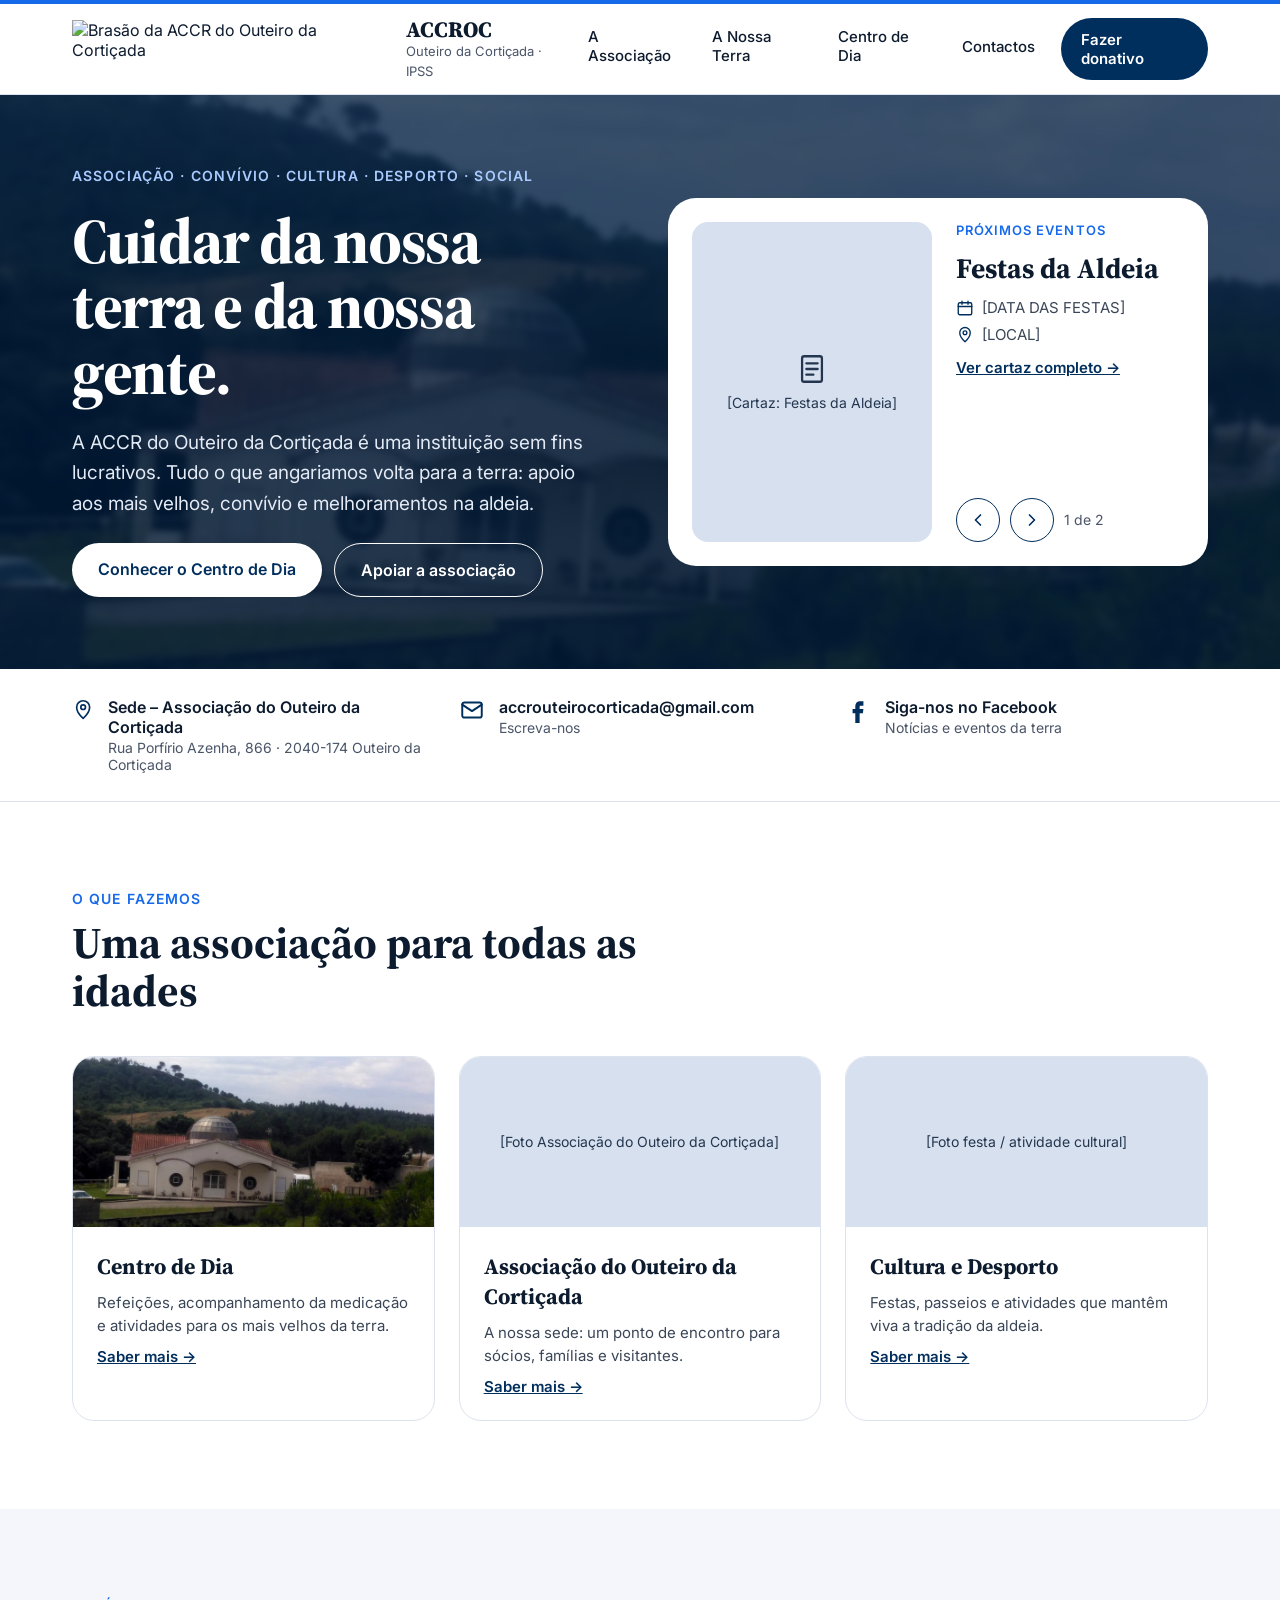
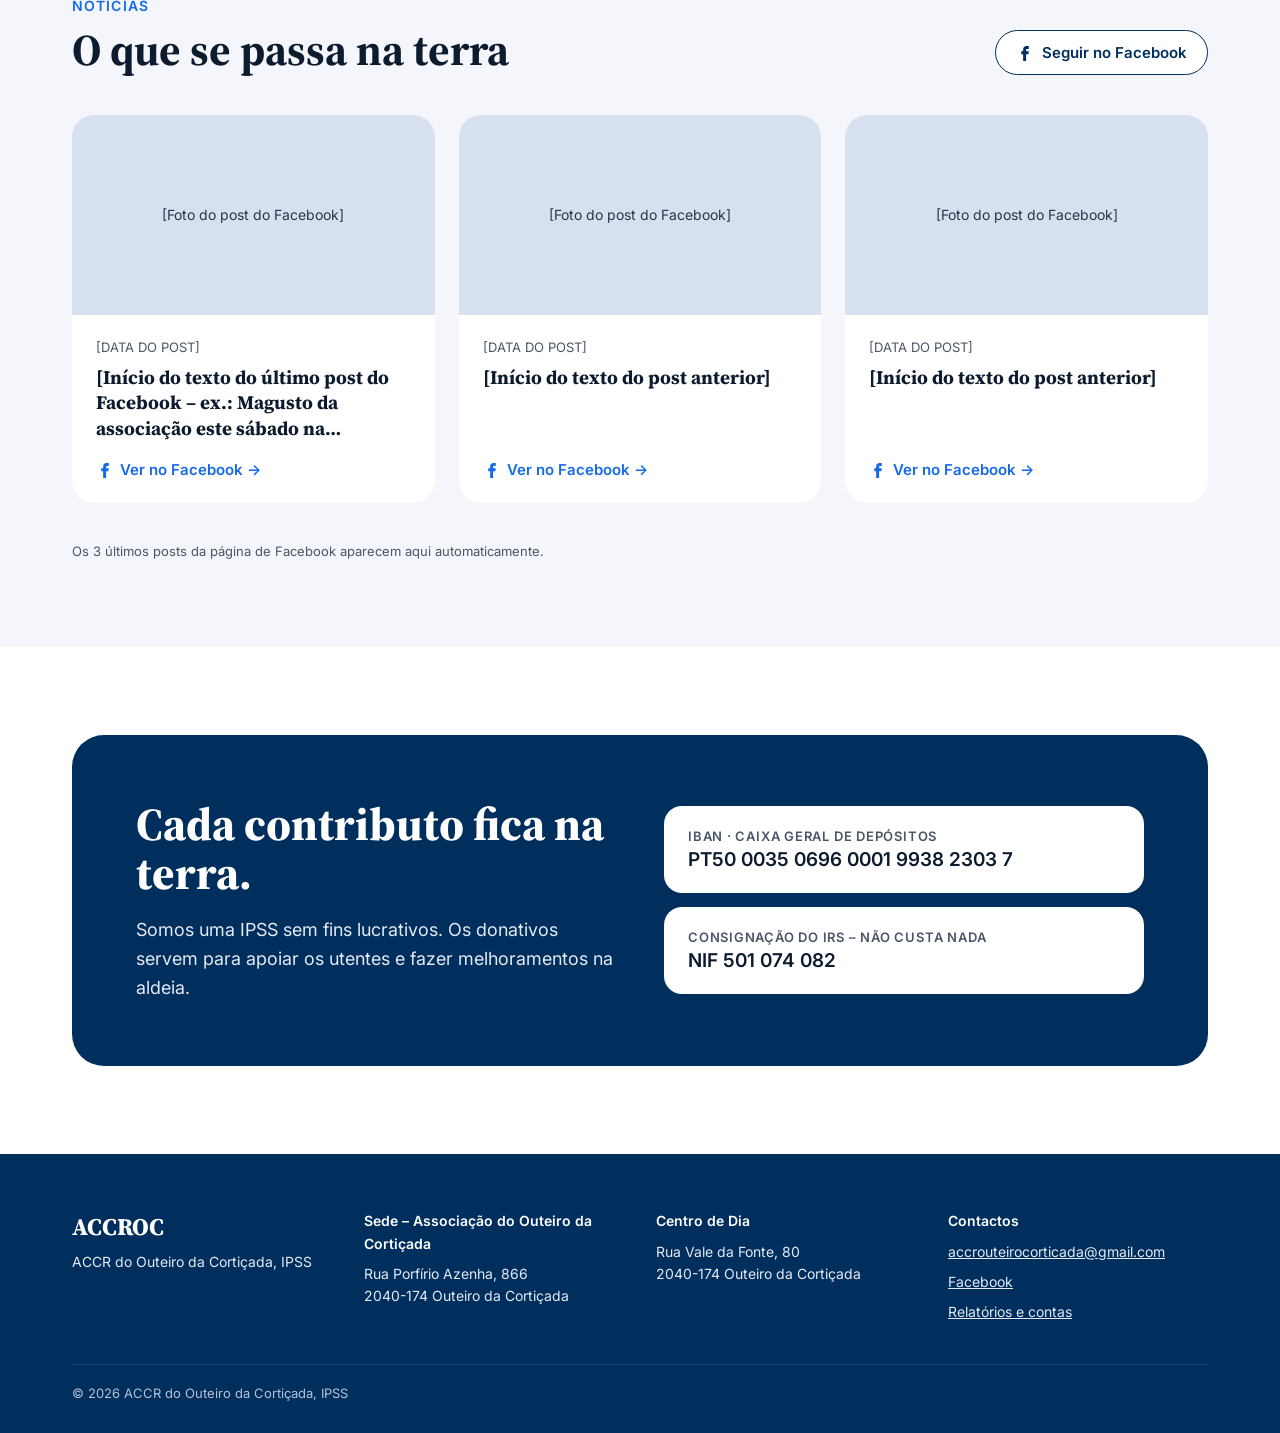
==== index.html @ 0a237f8c "Fotos reais da terra no site - Novo fundo do topo com uma foto melhor do Centro de Dia - A Nossa Ter" ====
<!doctype html>
<html lang="pt">
<head>
<meta charset="utf-8">
<meta name="viewport" content="width=device-width, initial-scale=1">
<title>ACCROC – Associação do Outeiro da Cortiçada</title>
<meta name="description" content="Associação Centro de Convívio e Recreio do Outeiro da Cortiçada, IPSS – apoio social, convívio, cultura e desporto no Outeiro da Cortiçada (Rio Maior).">
<link rel="icon" href="assets/img/brasao.png">
<link rel="preconnect" href="https://fonts.googleapis.com">
<link rel="preconnect" href="https://fonts.gstatic.com" crossorigin>
<link href="https://fonts.googleapis.com/css2?family=Source+Serif+4:opsz,wght@8..60,600;8..60,700;8..60,800&family=Inter:wght@400;500;600&display=swap" rel="stylesheet">
<link rel="stylesheet" href="assets/css/site.css">
</head>
<body data-root="./">
<header class="site-header"><div class="in">
<a class="brand" href="./"><img src="assets/img/brasao.png" alt="Brasão da ACCR do Outeiro da Cortiçada"><span><b>ACCROC</b><small>Outeiro da Cortiçada · IPSS</small></span></a>
<button class="menubtn" aria-label="Abrir menu" aria-expanded="false"><svg aria-hidden="true" width="22" height="22" viewBox="0 0 24 24" fill="none" stroke="currentColor" stroke-width="2" stroke-linecap="round"><path d="M4 7h16M4 12h16M4 17h16"></path></svg></button>
<nav class="mainnav" aria-label="Menu principal"><a href="associacao/">A Associação</a><a href="a-nossa-terra/">A Nossa Terra</a><a href="centro-de-dia/">Centro de Dia</a><a href="contactos/">Contactos</a><a class="cta" href="associacao/#apoiar">Fazer donativo</a></nav>
</div></header>
<main>


<!-- Cabeçalho -->


<!-- Destaque -->
<section class="hero-bg">
<div style="position: relative; z-index: 1; max-width: 1200px; margin: 0 auto; padding: 72px 32px; display: grid; grid-template-columns: repeat(auto-fit, minmax(320px, 1fr)); gap: 56px; align-items: center">
<div style="display: flex; flex-direction: column; gap: 24px">
<span style="font-size: 14px; font-weight: 600; letter-spacing: 0.08em; text-transform: uppercase; color: #A9CBFF">Associação · Convívio · Cultura · Desporto · Social</span>
<h1 style="color: #FFFFFF; margin: 0; font-family: 'Source Serif 4', Georgia, serif; font-weight: 800; font-size: 64px; line-height: 1.02; letter-spacing: -0.02em">Cuidar da nossa terra e da nossa gente.</h1>
<p style="margin: 0; font-size: 19px; line-height: 1.6; color: #E3EAF5; max-width: 520px">A ACCR do Outeiro da Cortiçada é uma instituição sem fins lucrativos. Tudo o que angariamos volta para a terra: apoio aos mais velhos, convívio e melhoramentos na aldeia.</p>
<div style="display: flex; flex-wrap: wrap; gap: 12px">
<a href="centro-de-dia/" style="text-decoration: none; background: #FFFFFF; color: #002E5D; padding: 16px 26px; border-radius: 999px; font-weight: 600; font-size: 16px">Conhecer o Centro de Dia</a>
<a href="#donativos" style="text-decoration: none; background: transparent; color: #FFFFFF; padding: 16px 26px; border-radius: 999px; font-weight: 600; font-size: 16px; border: 1.5px solid #FFFFFF">Apoiar a associação</a>
</div>
</div>
<div style="background: #FFFFFF; color: #0D1B2E; border-radius: 28px; padding: 24px; display: flex; flex-wrap: wrap; gap: 24px; align-items: stretch">
<div data-ev-poster style="flex: 0 0 240px; height: 320px; border-radius: 16px; background: #D6E0EF; display: flex; flex-direction: column; align-items: center; justify-content: center; gap: 8px; padding: 16px; box-sizing: border-box; text-align: center; color: #24364F; font-size: 14px">
<svg aria-hidden="true" width="34" height="34" viewBox="0 0 24 24" fill="none" stroke="currentColor" stroke-width="1.6" stroke-linecap="round" stroke-linejoin="round"><rect x="5" y="3" width="14" height="18" rx="1.5"></rect><path d="M8 8h8M8 12h8M8 16h5"></path></svg>
<span>[Cartaz: <span data-ev="title">Festas da Aldeia</span>]</span>
</div>
<div style="flex: 1 1 200px; min-width: 0; display: flex; flex-direction: column; gap: 14px">
<span style="font-size: 13px; font-weight: 600; letter-spacing: 0.08em; text-transform: uppercase; color: #166AEA">Próximos eventos</span>
<h2 style="margin: 0; font-family: 'Source Serif 4', Georgia, serif; font-weight: 700; font-size: 28px; line-height: 1.15"><span data-ev="title">Festas da Aldeia</span></h2>
<div style="display: flex; flex-direction: column; gap: 8px; font-size: 15px; color: #3A4658">
<span style="display: flex; align-items: center; gap: 8px"><svg aria-hidden="true" width="18" height="18" viewBox="0 0 24 24" fill="none" stroke="#002E5D" stroke-width="1.8" stroke-linecap="round" stroke-linejoin="round"><rect x="3" y="5" width="18" height="16" rx="2"></rect><path d="M3 10h18M8 3v4M16 3v4"></path></svg><span data-ev="date">[DATA DAS FESTAS]</span></span>
<span style="display: flex; align-items: center; gap: 8px"><svg aria-hidden="true" width="18" height="18" viewBox="0 0 24 24" fill="none" stroke="#002E5D" stroke-width="1.8" stroke-linecap="round" stroke-linejoin="round"><path d="M12 21s-7-6.2-7-12a7 7 0 0114 0c0 5.8-7 12-7 12z"></path><circle cx="12" cy="9" r="2.5"></circle></svg><span data-ev="place">[LOCAL]</span></span>
</div>
<a data-ev-link href="https://www.facebook.com/accrouteirodacorticadaipss" target="_blank" rel="noopener" style="font-weight: 600; font-size: 15px; color: #002E5D">Ver cartaz completo →</a>
<div style="margin-top: auto; display: flex; align-items: center; gap: 10px">
<button type="button" aria-label="Evento anterior" data-evbtn="-1" style="width: 44px; height: 44px; border-radius: 999px; border: 1.5px solid #002E5D; background: #FFFFFF; color: #002E5D; display: flex; align-items: center; justify-content: center; cursor: pointer; padding: 0"><svg aria-hidden="true" width="20" height="20" viewBox="0 0 24 24" fill="none" stroke="currentColor" stroke-width="2" stroke-linecap="round" stroke-linejoin="round"><path d="M15 6l-6 6 6 6"></path></svg></button>
<button type="button" aria-label="Evento seguinte" data-evbtn="1" style="width: 44px; height: 44px; border-radius: 999px; border: 1.5px solid #002E5D; background: #FFFFFF; color: #002E5D; display: flex; align-items: center; justify-content: center; cursor: pointer; padding: 0"><svg aria-hidden="true" width="20" height="20" viewBox="0 0 24 24" fill="none" stroke="currentColor" stroke-width="2" stroke-linecap="round" stroke-linejoin="round"><path d="M9 6l6 6-6 6"></path></svg></button>
<span style="font-size: 14px; color: #4A5568"><span data-ev="counter">1 de 2</span></span>
</div>
</div>
</div>
</div>
</section>

<!-- Informação rápida (associação) -->
<section style="border-bottom: 1px solid #DDE3EE">
<div style="max-width: 1200px; margin: 0 auto; padding: 28px 32px; display: grid; grid-template-columns: repeat(auto-fit, minmax(240px, 1fr)); gap: 24px">
<div style="display: flex; gap: 14px; align-items: flex-start">
<svg aria-hidden="true" width="26" height="26" viewBox="0 0 24 24" fill="none" stroke="#002E5D" stroke-width="1.8" stroke-linecap="round" stroke-linejoin="round"><path d="M12 21s-7-6.2-7-12a7 7 0 0114 0c0 5.8-7 12-7 12z"></path><circle cx="12" cy="9" r="2.5"></circle></svg>
<div style="display: flex; flex-direction: column; gap: 2px"><span style="font-weight: 600">Sede – Associação do Outeiro da Cortiçada</span><span style="font-size: 14px; color: #4A5568">Rua Porfírio Azenha, 866 · 2040-174 Outeiro da Cortiçada</span></div>
</div>
<div style="display: flex; gap: 14px; align-items: flex-start">
<svg aria-hidden="true" width="26" height="26" viewBox="0 0 24 24" fill="none" stroke="#002E5D" stroke-width="1.8" stroke-linecap="round" stroke-linejoin="round"><rect x="3" y="5" width="18" height="14" rx="2"></rect><path d="M3 7l9 6 9-6"></path></svg>
<div style="display: flex; flex-direction: column; gap: 2px"><a href="mailto:accrouteirocorticada@gmail.com" style="font-weight: 600; text-decoration: none; color: #0D1B2E">accrouteirocorticada@gmail.com</a><span style="font-size: 14px; color: #4A5568">Escreva-nos</span></div>
</div>
<div style="display: flex; gap: 14px; align-items: flex-start">
<svg aria-hidden="true" width="26" height="26" viewBox="0 0 24 24" fill="#002E5D"><path d="M14 8h3V4h-3c-2.8 0-4.5 1.8-4.5 4.6V11H7v4h2.5v9h4v-9h3l.5-4h-3.5V8.8c0-.5.3-.8.5-.8z"></path></svg>
<div style="display: flex; flex-direction: column; gap: 2px"><a href="https://www.facebook.com/accrouteirodacorticadaipss" style="font-weight: 600; text-decoration: none; color: #0D1B2E">Siga-nos no Facebook</a><span style="font-size: 14px; color: #4A5568">Notícias e eventos da terra</span></div>
</div>
</div>
</section>

<!-- O que fazemos -->
<section>
<div style="max-width: 1200px; margin: 0 auto; padding: 88px 32px; display: flex; flex-direction: column; gap: 40px">
<div style="display: flex; flex-direction: column; gap: 12px; max-width: 640px">
<span style="font-size: 14px; font-weight: 600; letter-spacing: 0.08em; text-transform: uppercase; color: #166AEA">O que fazemos</span>
<h2 style="margin: 0; font-family: 'Source Serif 4', Georgia, serif; font-weight: 700; font-size: 44px; line-height: 1.1">Uma associação para todas as idades</h2>
</div>
<div style="display: grid; grid-template-columns: repeat(auto-fit, minmax(280px, 1fr)); gap: 24px">
<article style="border: 1px solid #DDE3EE; border-radius: 22px; overflow: hidden; display: flex; flex-direction: column">
<img src="assets/img/centro-de-dia-2.jpg" alt="Edifício do Centro de Dia" loading="lazy" style="width: 100%; height: 170px; object-fit: cover; display: block;">
<div style="padding: 24px; display: flex; flex-direction: column; gap: 10px">
<h3 style="margin: 0; font-family: 'Source Serif 4', Georgia, serif; font-size: 22px">Centro de Dia</h3>
<p style="margin: 0; font-size: 15px; line-height: 1.55; color: #3A4658">Refeições, acompanhamento da medicação e atividades para os mais velhos da terra.</p>
<a href="centro-de-dia/" style="font-weight: 600; font-size: 15px">Saber mais →</a>
</div>
</article>
<article style="border: 1px solid #DDE3EE; border-radius: 22px; overflow: hidden; display: flex; flex-direction: column">
<div style="height: 170px; background: #D6E0EF; display: flex; align-items: center; justify-content: center; font-size: 14px; color: #24364F">[Foto Associação do Outeiro da Cortiçada]</div>
<div style="padding: 24px; display: flex; flex-direction: column; gap: 10px">
<h3 style="margin: 0; font-family: 'Source Serif 4', Georgia, serif; font-size: 22px">Associação do Outeiro da Cortiçada</h3>
<p style="margin: 0; font-size: 15px; line-height: 1.55; color: #3A4658">A nossa sede: um ponto de encontro para sócios, famílias e visitantes.</p>
<a href="associacao/" style="font-weight: 600; font-size: 15px">Saber mais →</a>
</div>
</article>
<article style="border: 1px solid #DDE3EE; border-radius: 22px; overflow: hidden; display: flex; flex-direction: column">
<div style="height: 170px; background: #D6E0EF; display: flex; align-items: center; justify-content: center; font-size: 14px; color: #24364F">[Foto festa / atividade cultural]</div>
<div style="padding: 24px; display: flex; flex-direction: column; gap: 10px">
<h3 style="margin: 0; font-family: 'Source Serif 4', Georgia, serif; font-size: 22px">Cultura e Desporto</h3>
<p style="margin: 0; font-size: 15px; line-height: 1.55; color: #3A4658">Festas, passeios e atividades que mantêm viva a tradição da aldeia.</p>
<a href="associacao/" style="font-weight: 600; font-size: 15px">Saber mais →</a>
</div>
</article>
</div>
</div>
</section>

<!-- Notícias (vindas automaticamente do Facebook) -->
<section style="background: #F4F6FB">
<div style="max-width: 1200px; margin: 0 auto; padding: 88px 32px; display: flex; flex-direction: column; gap: 40px">
<div style="display: flex; flex-wrap: wrap; justify-content: space-between; align-items: flex-end; gap: 16px">
<div style="display: flex; flex-direction: column; gap: 12px">
<span style="font-size: 14px; font-weight: 600; letter-spacing: 0.08em; text-transform: uppercase; color: #166AEA">Notícias</span>
<h2 style="margin: 0; font-family: 'Source Serif 4', Georgia, serif; font-weight: 700; font-size: 44px; line-height: 1.1">O que se passa na terra</h2>
</div>
<a href="https://www.facebook.com/accrouteirodacorticadaipss" target="_blank" rel="noopener" style="display: flex; align-items: center; gap: 8px; text-decoration: none; background: #FFFFFF; color: #002E5D; border: 1.5px solid #002E5D; padding: 12px 20px; border-radius: 999px; font-weight: 600; font-size: 15px"><svg aria-hidden="true" width="18" height="18" viewBox="0 0 24 24" fill="currentColor"><path d="M14 8h3V4h-3c-2.8 0-4.5 1.8-4.5 4.6V11H7v4h2.5v9h4v-9h3l.5-4h-3.5V8.8c0-.5.3-.8.5-.8z"></path></svg>Seguir no Facebook</a>
</div>
<div data-noticias style="display: grid; grid-template-columns: repeat(auto-fit, minmax(300px, 1fr)); gap: 24px">

<a href="https://www.facebook.com/accrouteirodacorticadaipss" target="_blank" rel="noopener" style="text-decoration: none; color: #0D1B2E; background: #FFFFFF; border-radius: 22px; overflow: hidden; display: flex; flex-direction: column">
<div style="height: 200px; background: #D6E0EF; display: flex; align-items: center; justify-content: center; font-size: 14px; color: #24364F">[Foto do post do Facebook]</div>
<div style="padding: 24px; display: flex; flex-direction: column; gap: 10px; flex-grow: 1">
<span style="font-size: 13px; color: #4A5568">[DATA DO POST]</span>
<p style="margin: 0; font-family: 'Source Serif 4', Georgia, serif; font-weight: 700; font-size: 19px; line-height: 1.35; display: -webkit-box; -webkit-line-clamp: 3; -webkit-box-orient: vertical; overflow: hidden">[Início do texto do último post do Facebook – ex.: Magusto da associação este sábado na Associação do Outeiro da Cortiçada…]</p>
<span style="margin-top: auto; padding-top: 8px; display: flex; align-items: center; gap: 6px; font-size: 15px; font-weight: 600; color: #166AEA"><svg aria-hidden="true" width="18" height="18" viewBox="0 0 24 24" fill="currentColor"><path d="M14 8h3V4h-3c-2.8 0-4.5 1.8-4.5 4.6V11H7v4h2.5v9h4v-9h3l.5-4h-3.5V8.8c0-.5.3-.8.5-.8z"></path></svg>Ver no Facebook →</span>
</div>
</a>

<a href="https://www.facebook.com/accrouteirodacorticadaipss" target="_blank" rel="noopener" style="text-decoration: none; color: #0D1B2E; background: #FFFFFF; border-radius: 22px; overflow: hidden; display: flex; flex-direction: column">
<div style="height: 200px; background: #D6E0EF; display: flex; align-items: center; justify-content: center; font-size: 14px; color: #24364F">[Foto do post do Facebook]</div>
<div style="padding: 24px; display: flex; flex-direction: column; gap: 10px; flex-grow: 1">
<span style="font-size: 13px; color: #4A5568">[DATA DO POST]</span>
<p style="margin: 0; font-family: 'Source Serif 4', Georgia, serif; font-weight: 700; font-size: 19px; line-height: 1.35; display: -webkit-box; -webkit-line-clamp: 3; -webkit-box-orient: vertical; overflow: hidden">[Início do texto do post anterior]</p>
<span style="margin-top: auto; padding-top: 8px; display: flex; align-items: center; gap: 6px; font-size: 15px; font-weight: 600; color: #166AEA"><svg aria-hidden="true" width="18" height="18" viewBox="0 0 24 24" fill="currentColor"><path d="M14 8h3V4h-3c-2.8 0-4.5 1.8-4.5 4.6V11H7v4h2.5v9h4v-9h3l.5-4h-3.5V8.8c0-.5.3-.8.5-.8z"></path></svg>Ver no Facebook →</span>
</div>
</a>

<a href="https://www.facebook.com/accrouteirodacorticadaipss" target="_blank" rel="noopener" style="text-decoration: none; color: #0D1B2E; background: #FFFFFF; border-radius: 22px; overflow: hidden; display: flex; flex-direction: column">
<div style="height: 200px; background: #D6E0EF; display: flex; align-items: center; justify-content: center; font-size: 14px; color: #24364F">[Foto do post do Facebook]</div>
<div style="padding: 24px; display: flex; flex-direction: column; gap: 10px; flex-grow: 1">
<span style="font-size: 13px; color: #4A5568">[DATA DO POST]</span>
<p style="margin: 0; font-family: 'Source Serif 4', Georgia, serif; font-weight: 700; font-size: 19px; line-height: 1.35; display: -webkit-box; -webkit-line-clamp: 3; -webkit-box-orient: vertical; overflow: hidden">[Início do texto do post anterior]</p>
<span style="margin-top: auto; padding-top: 8px; display: flex; align-items: center; gap: 6px; font-size: 15px; font-weight: 600; color: #166AEA"><svg aria-hidden="true" width="18" height="18" viewBox="0 0 24 24" fill="currentColor"><path d="M14 8h3V4h-3c-2.8 0-4.5 1.8-4.5 4.6V11H7v4h2.5v9h4v-9h3l.5-4h-3.5V8.8c0-.5.3-.8.5-.8z"></path></svg>Ver no Facebook →</span>
</div>
</a>

</div>
<p style="margin: 0; font-size: 13px; color: #4A5568">Os 3 últimos posts da página de Facebook aparecem aqui automaticamente.</p>
</div>
</section>

<!-- Donativos -->
<section id="donativos">
<div style="max-width: 1200px; margin: 0 auto; padding: 88px 32px">
<div style="background: #002E5D; color: #FFFFFF; border-radius: 32px; padding: 64px; display: grid; grid-template-columns: repeat(auto-fit, minmax(300px, 1fr)); gap: 48px; align-items: center">
<div style="display: flex; flex-direction: column; gap: 18px">
<h2 style="margin: 0; font-family: 'Source Serif 4', Georgia, serif; font-weight: 800; font-size: 46px; line-height: 1.08">Cada contributo fica na terra.</h2>
<p style="margin: 0; font-size: 18px; line-height: 1.6; color: #E3EAF5">Somos uma IPSS sem fins lucrativos. Os donativos servem para apoiar os utentes e fazer melhoramentos na aldeia.</p>
</div>
<div style="display: flex; flex-direction: column; gap: 14px">
<div style="background: #FFFFFF; color: #0D1B2E; border-radius: 18px; padding: 22px 24px; display: flex; flex-direction: column; gap: 4px">
<span style="font-size: 13px; font-weight: 600; color: #4A5568; text-transform: uppercase; letter-spacing: 0.06em">IBAN · Caixa Geral de Depósitos</span>
<span style="font-size: 19px; font-weight: 600">PT50 0035 0696 0001 9938 2303 7</span>
</div>
<div style="background: #FFFFFF; color: #0D1B2E; border-radius: 18px; padding: 22px 24px; display: flex; flex-direction: column; gap: 4px">
<span style="font-size: 13px; font-weight: 600; color: #4A5568; text-transform: uppercase; letter-spacing: 0.06em">Consignação do IRS – não custa nada</span>
<span style="font-size: 19px; font-weight: 600">NIF 501 074 082</span>
</div>
</div>
</div>
</div>
</section>

<!-- Rodapé -->
<footer style="background: #002E5D; color: #E3EAF5">
<div style="max-width: 1200px; margin: 0 auto; padding: 56px 32px 32px; display: flex; flex-direction: column; gap: 40px">
<div style="display: grid; grid-template-columns: repeat(auto-fit, minmax(220px, 1fr)); gap: 32px">
<div style="display: flex; flex-direction: column; gap: 8px">
<span style="font-family: 'Source Serif 4', Georgia, serif; font-weight: 800; font-size: 24px; color: #FFFFFF">ACCROC</span>
<span style="font-size: 14px; line-height: 1.6">ACCR do Outeiro da Cortiçada, IPSS</span>
</div>
<div style="display: flex; flex-direction: column; gap: 8px; font-size: 14px; line-height: 1.6">
<span style="font-weight: 600; color: #FFFFFF">Sede – Associação do Outeiro da Cortiçada</span>
<span>Rua Porfírio Azenha, 866<br>2040-174 Outeiro da Cortiçada</span>
</div>
<div style="display: flex; flex-direction: column; gap: 8px; font-size: 14px; line-height: 1.6">
<span style="font-weight: 600; color: #FFFFFF">Centro de Dia</span>
<span>Rua Vale da Fonte, 80<br>2040-174 Outeiro da Cortiçada</span>
</div>
<div style="display: flex; flex-direction: column; gap: 8px; font-size: 14px; line-height: 1.6">
<span style="font-weight: 600; color: #FFFFFF">Contactos</span>
<a href="mailto:accrouteirocorticada@gmail.com" style="color: #E3EAF5">accrouteirocorticada@gmail.com</a>
<a href="#" style="color: #E3EAF5">Facebook</a>
<a href="centro-de-dia/#documentacao" style="color: #E3EAF5">Relatórios e contas</a>
</div>
</div>
<div style="border-top: 1px solid #1E4675; padding-top: 20px; font-size: 13px; color: #B4C2D8">© 2026 ACCR do Outeiro da Cortiçada, IPSS</div>
</div>
</footer>


</main>
<script src="assets/js/site.js"></script>
</body>
</html>
---- assets/css/site.css ----
/* ACCROC – estilos comuns a todas as páginas */
*{box-sizing:border-box}
html{scroll-behavior:smooth}
body{margin:0;font-family:Inter,system-ui,sans-serif;color:#0D1B2E;background:#fff}
a{color:#002E5D}a:hover{color:#001E3E}
img{max-width:100%}
[hidden]{display:none !important}
.hero-bg{position:relative;overflow:hidden;background:#001E3E}
.hero-bg::before{content:"";position:absolute;inset:-12px;background:url(../img/centro-de-dia-2.jpg) center/cover no-repeat;filter:blur(3px)}
.hero-bg::after{content:"";position:absolute;inset:0;background:rgba(0,30,62,0.74)}

/* Cabeçalho */
.site-header{border-top:4px solid #166AEA;border-bottom:1px solid #DDE3EE;background:#fff;position:sticky;top:0;z-index:50}
.site-header .in{max-width:1200px;margin:0 auto;padding:14px 32px;display:flex;align-items:center;justify-content:space-between;gap:16px;position:relative}
.brand{display:flex;align-items:center;gap:12px;text-decoration:none;color:#0D1B2E}
.brand img{height:58px;width:auto}
.brand b{font-family:'Source Serif 4',Georgia,serif;font-weight:800;font-size:22px;line-height:1;display:block}
.brand small{font-size:13px;color:#4A5568}
.mainnav{display:flex;align-items:center;gap:26px;font-size:15px;font-weight:500}
.mainnav a{text-decoration:none;color:#0D1B2E;padding-bottom:4px;border-bottom:2px solid transparent}
.mainnav a.active{color:#002E5D;font-weight:600;border-bottom-color:#002E5D}
.mainnav a.cta{background:#002E5D;color:#fff;padding:12px 20px;border-radius:999px;font-weight:600;border:none}
.menubtn{display:none;width:44px;height:44px;border-radius:12px;border:1px solid #DDE3EE;background:#fff;align-items:center;justify-content:center;cursor:pointer;color:#0D1B2E}

/* Telemóvel */
@media (max-width:860px){
 .site-header .in{padding:10px 18px}
 .brand img{height:46px}
 .menubtn{display:flex}
 .mainnav{display:none;position:absolute;left:0;right:0;top:100%;background:#fff;flex-direction:column;align-items:stretch;gap:0;padding:8px 18px 18px;border-bottom:1px solid #DDE3EE;box-shadow:0 8px 20px rgba(0,0,0,.08)}
 .mainnav.open{display:flex}
 .mainnav a{padding:14px 4px;border-bottom:1px solid #EEF1F6}
 .mainnav a.active{border-bottom-color:#EEF1F6}
 .mainnav a.cta{margin-top:10px;text-align:center}
 main h1{font-size:38px !important}
 main h2{font-size:30px !important}
 main section > div{padding-left:18px !important;padding-right:18px !important}
 main div[style*="padding: 64px"],main div[style*="padding: 56px"]{padding:28px !important}
 main div[style*="flex: 0 0 240px"]{flex-basis:100% !important}
}
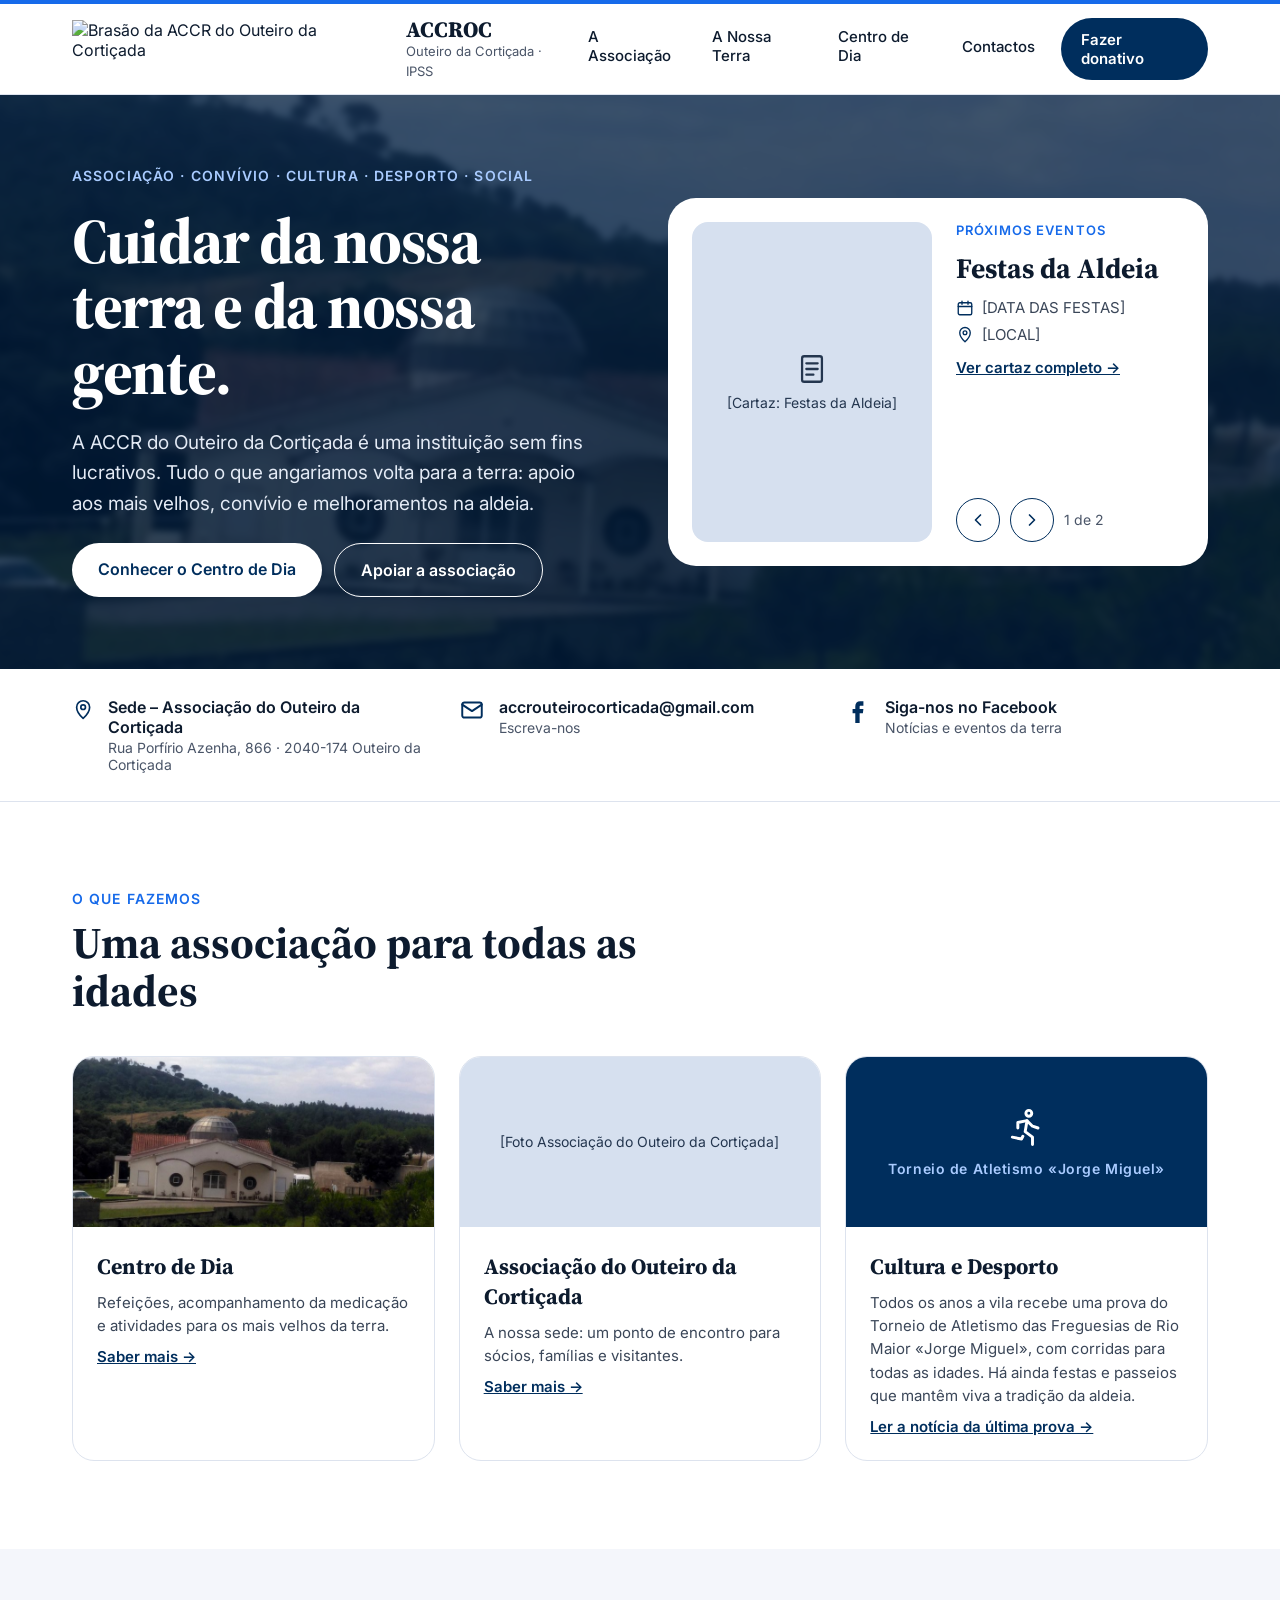
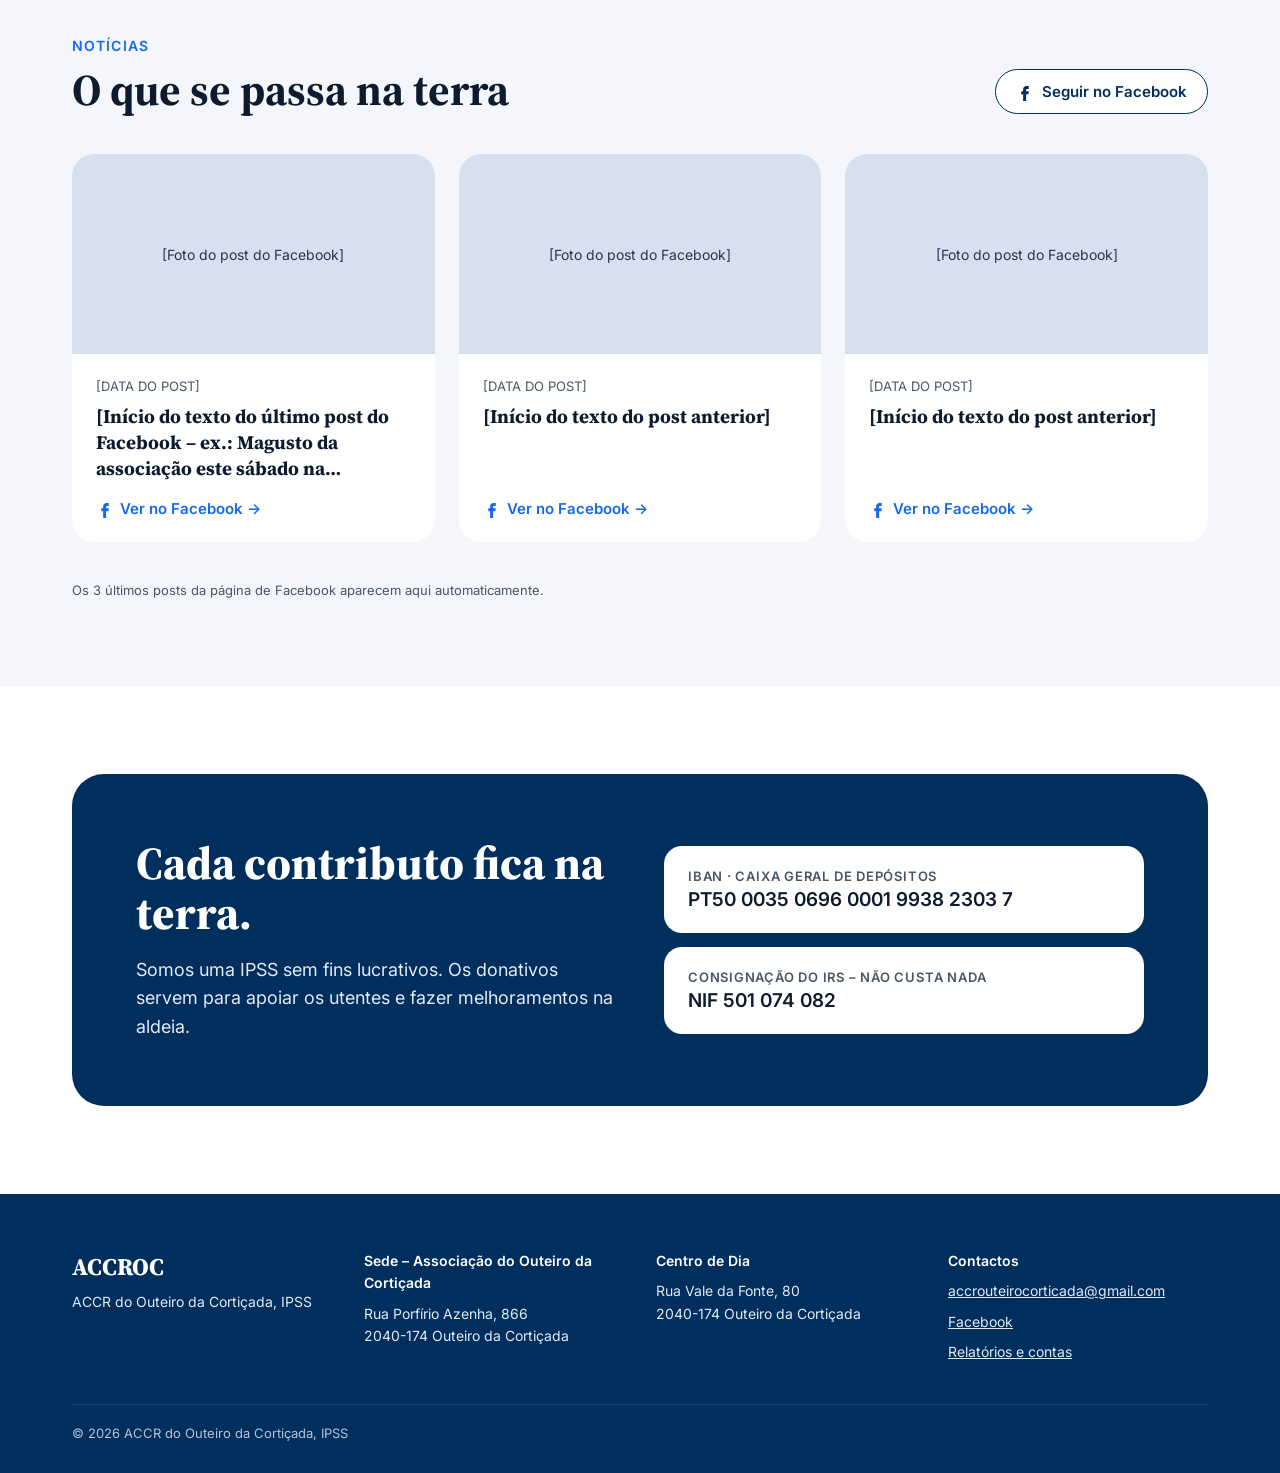
==== commit 0b36c02c: "Cultura e Desporto: prova anual do Torneio de Atletismo «Jorge Miguel» O cartão passa a referir a pr" ====
--- a/index.html
+++ b/index.html
@@ -101,11 +101,14 @@
 </div>
 </article>
 <article style="border: 1px solid #DDE3EE; border-radius: 22px; overflow: hidden; display: flex; flex-direction: column">
-<div style="height: 170px; background: #D6E0EF; display: flex; align-items: center; justify-content: center; font-size: 14px; color: #24364F">[Foto festa / atividade cultural]</div>
+<div style="height: 170px; background: #002E5D; color: #FFFFFF; display: flex; flex-direction: column; align-items: center; justify-content: center; gap: 10px; text-align: center; padding: 0 20px">
+<svg aria-hidden="true" width="44" height="44" viewBox="0 0 24 24" fill="none" stroke="currentColor" stroke-width="1.6" stroke-linecap="round" stroke-linejoin="round"><circle cx="13" cy="4" r="1.6"></circle><path d="M4 17l5 1 .75-1.5"></path><path d="M15 21v-4l-4-3 1-6"></path><path d="M7 12V9l5-1 3 3 3 1"></path></svg>
+<span style="font-size: 14px; font-weight: 600; color: #A9CBFF; letter-spacing: 0.04em">Torneio de Atletismo «Jorge Miguel»</span>
+</div>
 <div style="padding: 24px; display: flex; flex-direction: column; gap: 10px">
 <h3 style="margin: 0; font-family: 'Source Serif 4', Georgia, serif; font-size: 22px">Cultura e Desporto</h3>
-<p style="margin: 0; font-size: 15px; line-height: 1.55; color: #3A4658">Festas, passeios e atividades que mantêm viva a tradição da aldeia.</p>
-<a href="associacao/" style="font-weight: 600; font-size: 15px">Saber mais →</a>
+<p style="margin: 0; font-size: 15px; line-height: 1.55; color: #3A4658">Todos os anos a vila recebe uma prova do Torneio de Atletismo das Freguesias de Rio Maior «Jorge Miguel», com corridas para todas as idades. Há ainda festas e passeios que mantêm viva a tradição da aldeia.</p>
+<a href="https://www.cm-riomaior.pt/informacao/noticias/o-outeiro-da-corticada-recebeu-a-ultima-prova-do-torneio-de-atletismo-das-freguesias-de-rio-maior-jorge-miguel" target="_blank" rel="noopener" style="font-weight: 600; font-size: 15px">Ler a notícia da última prova →</a>
 </div>
 </article>
 </div>
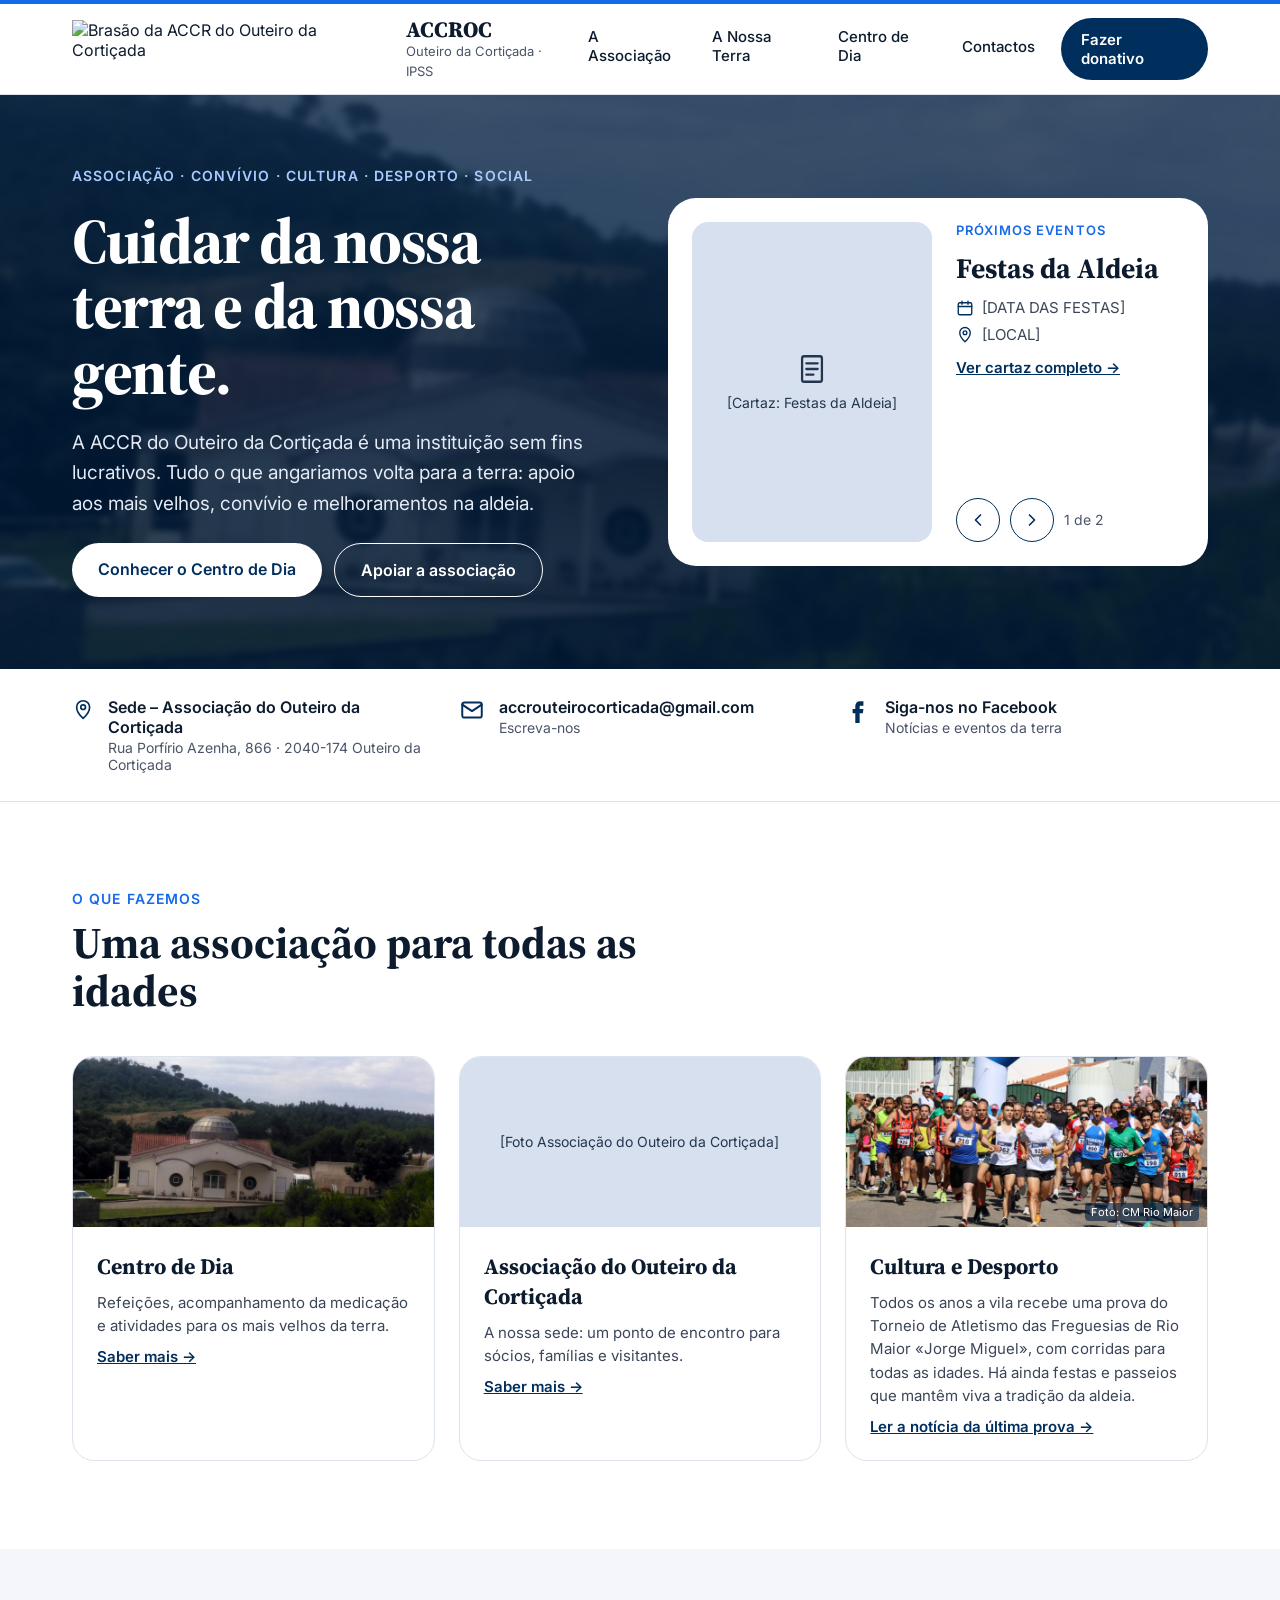
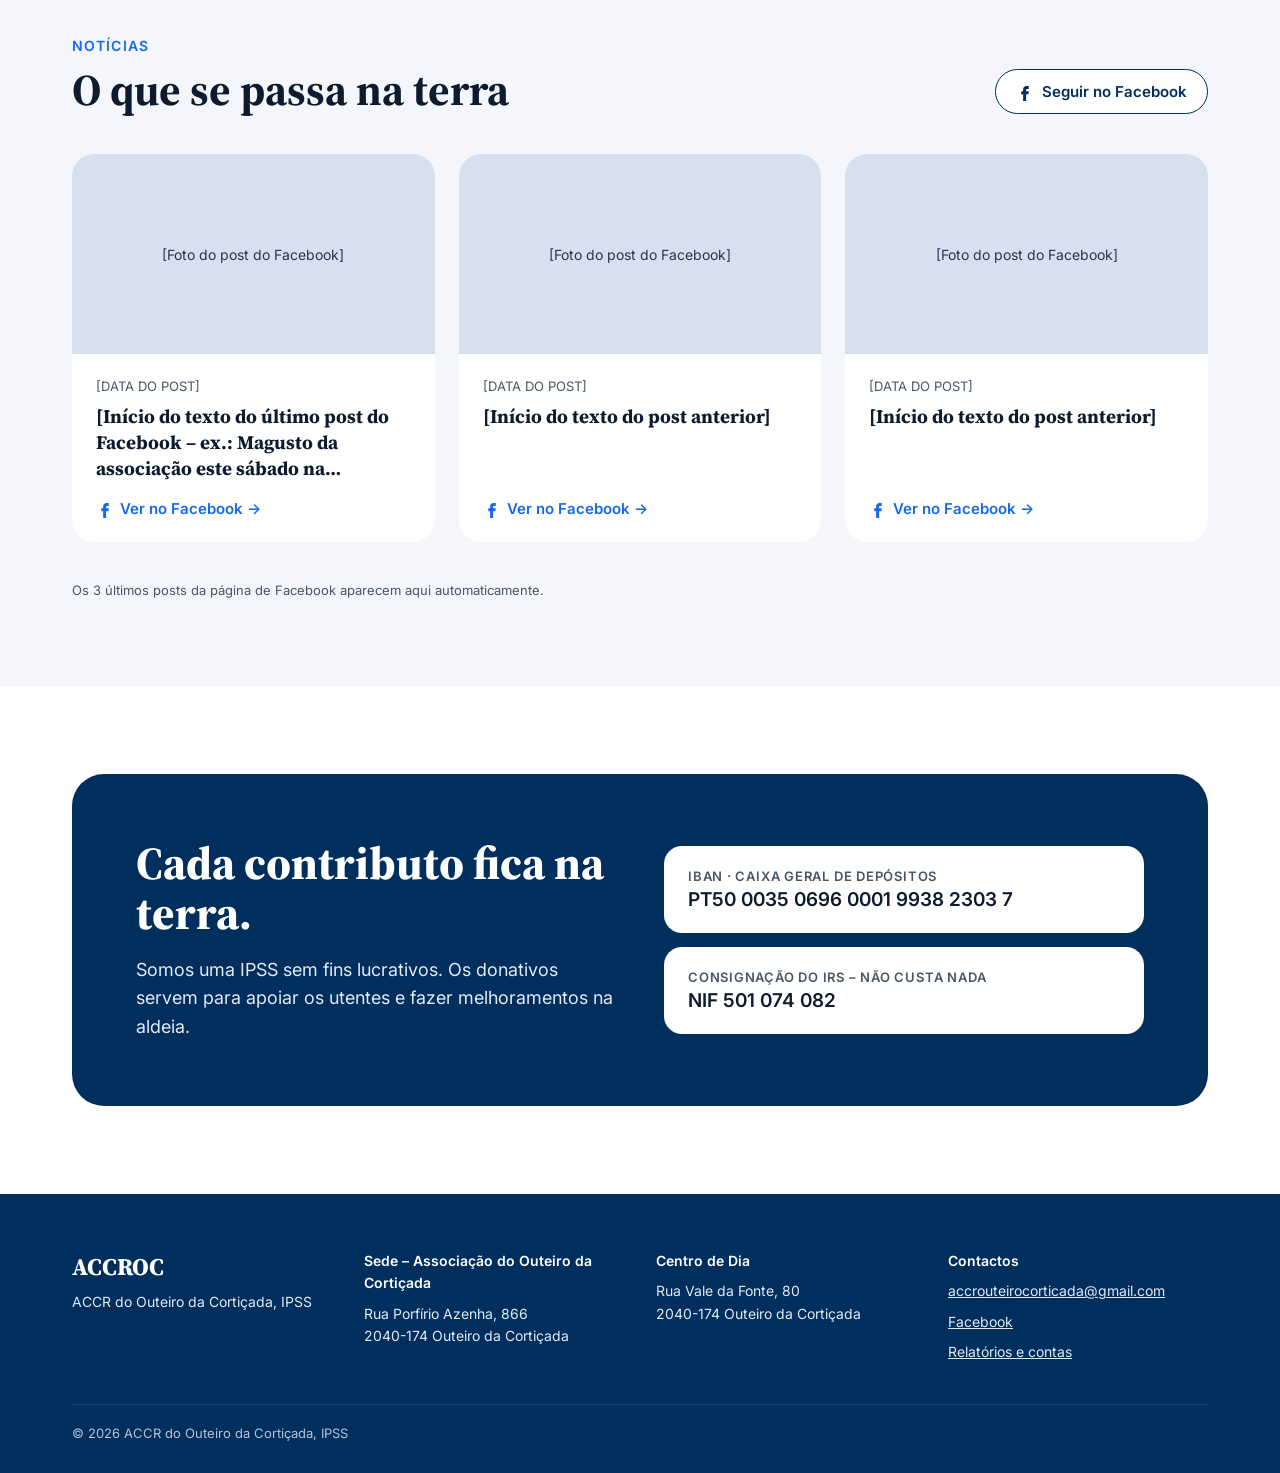
==== commit 3c0997d8: "Foto da prova de atletismo no cartão Cultura e Desporto Co-Authored-By: Claude Opus 5.5 <noreply@ant" ====
--- a/index.html
+++ b/index.html
@@ -101,10 +101,10 @@
 </div>
 </article>
 <article style="border: 1px solid #DDE3EE; border-radius: 22px; overflow: hidden; display: flex; flex-direction: column">
-<div style="height: 170px; background: #002E5D; color: #FFFFFF; display: flex; flex-direction: column; align-items: center; justify-content: center; gap: 10px; text-align: center; padding: 0 20px">
-<svg aria-hidden="true" width="44" height="44" viewBox="0 0 24 24" fill="none" stroke="currentColor" stroke-width="1.6" stroke-linecap="round" stroke-linejoin="round"><circle cx="13" cy="4" r="1.6"></circle><path d="M4 17l5 1 .75-1.5"></path><path d="M15 21v-4l-4-3 1-6"></path><path d="M7 12V9l5-1 3 3 3 1"></path></svg>
-<span style="font-size: 14px; font-weight: 600; color: #A9CBFF; letter-spacing: 0.04em">Torneio de Atletismo «Jorge Miguel»</span>
-</div>
+<figure style="margin: 0; position: relative">
+<img src="assets/img/atletismo.jpg" alt="Partida de uma prova do Torneio de Atletismo das Freguesias no Outeiro da Cortiçada" loading="lazy" style="width: 100%; height: 170px; object-fit: cover; object-position: center 60%; display: block">
+<figcaption style="position: absolute; right: 8px; bottom: 6px; font-size: 11px; color: #FFFFFF; background: rgba(0,30,62,0.6); padding: 2px 6px; border-radius: 4px">Foto: CM Rio Maior</figcaption>
+</figure>
 <div style="padding: 24px; display: flex; flex-direction: column; gap: 10px">
 <h3 style="margin: 0; font-family: 'Source Serif 4', Georgia, serif; font-size: 22px">Cultura e Desporto</h3>
 <p style="margin: 0; font-size: 15px; line-height: 1.55; color: #3A4658">Todos os anos a vila recebe uma prova do Torneio de Atletismo das Freguesias de Rio Maior «Jorge Miguel», com corridas para todas as idades. Há ainda festas e passeios que mantêm viva a tradição da aldeia.</p>
